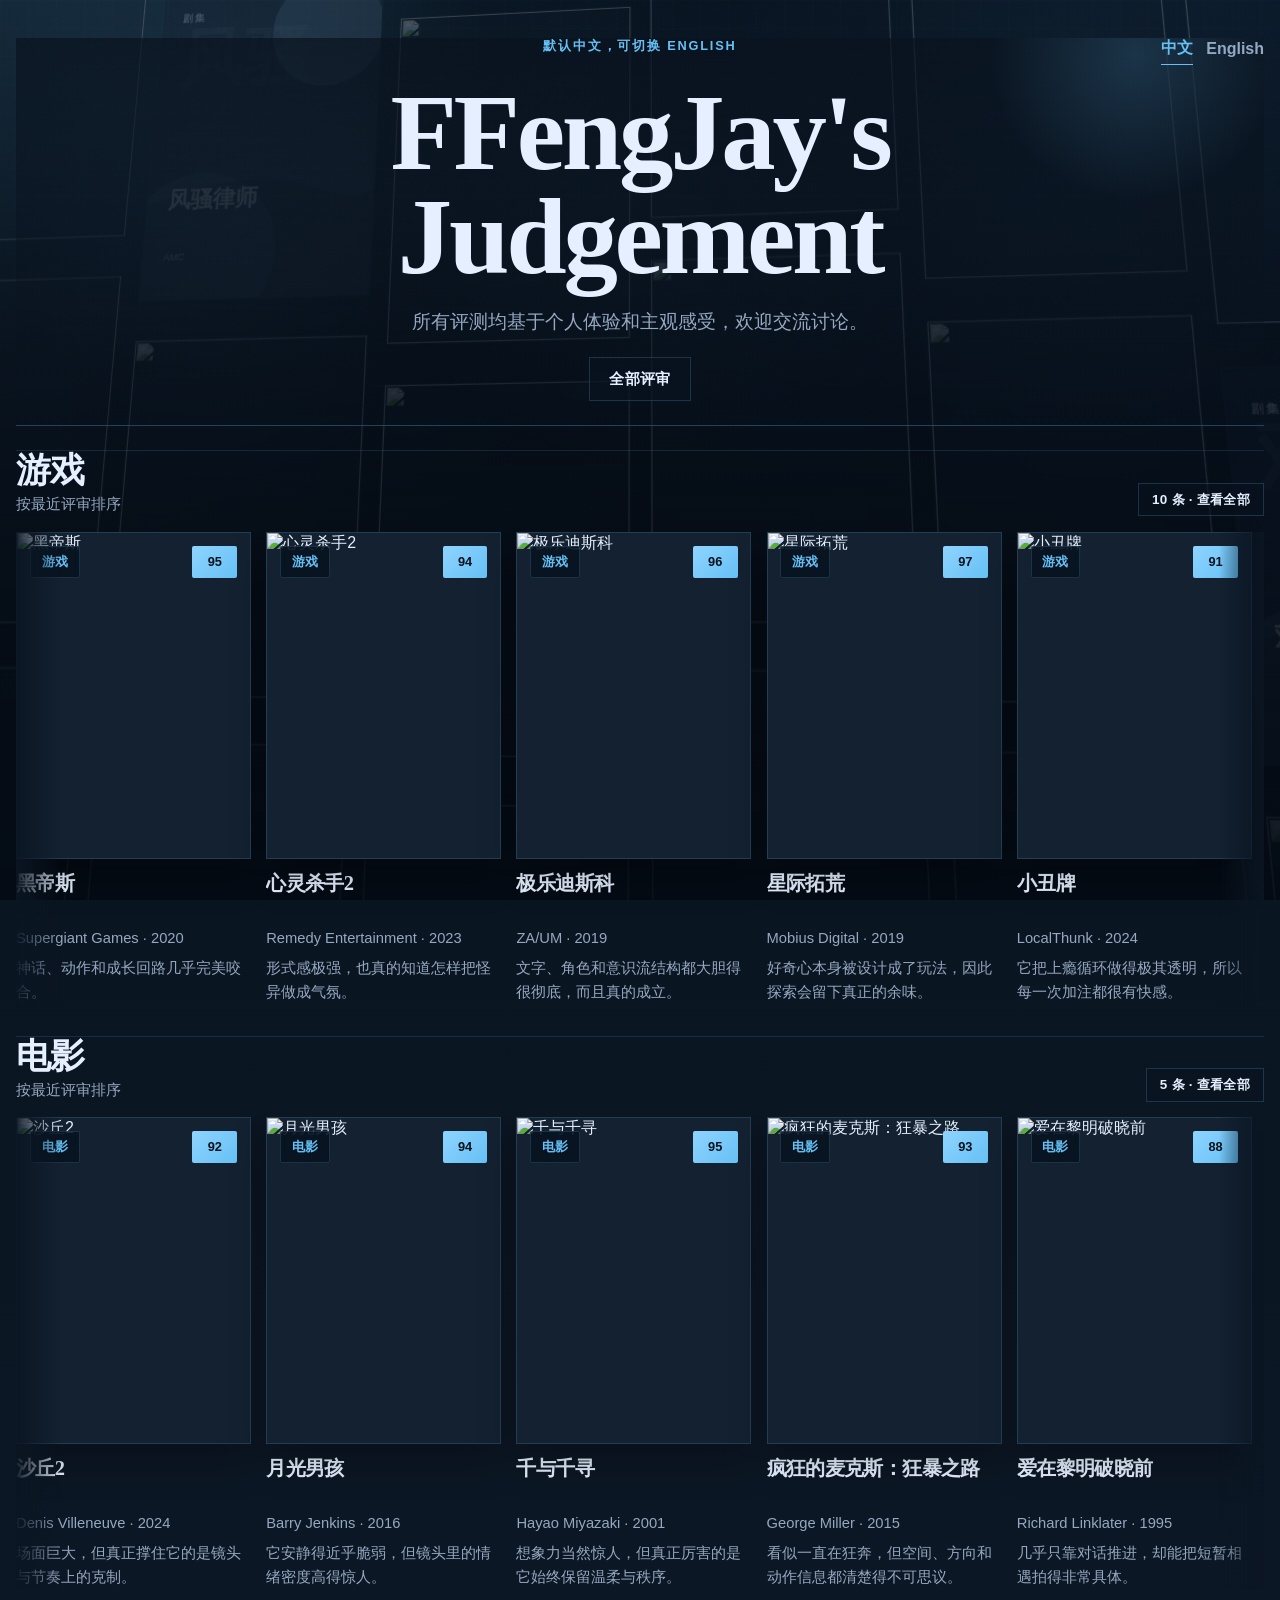
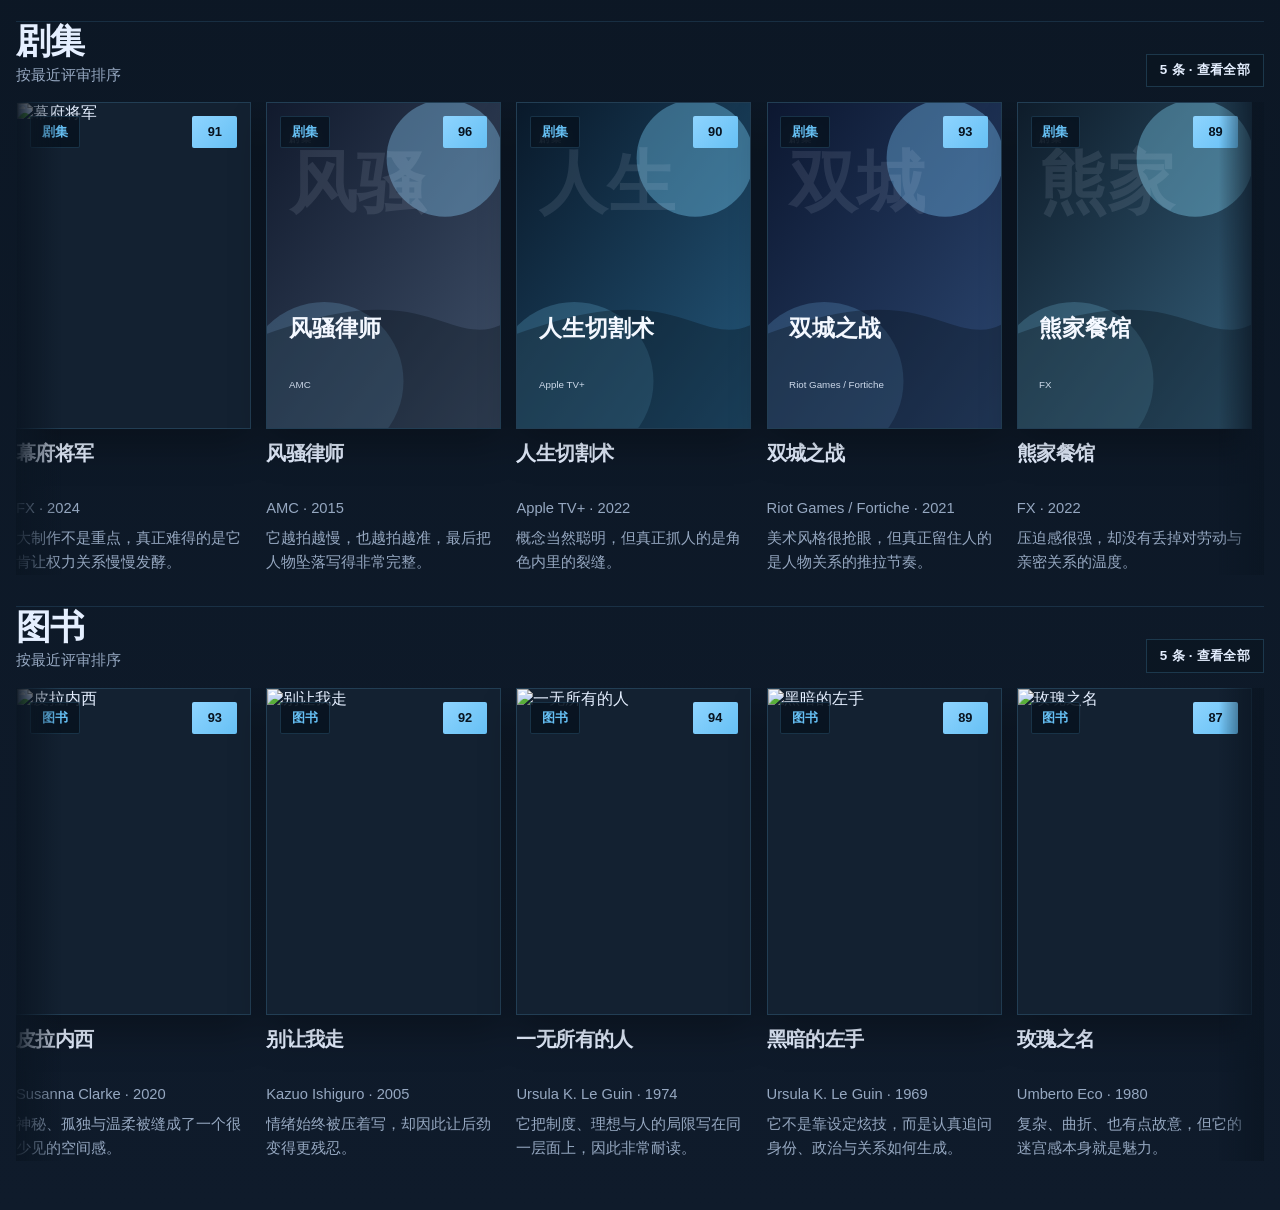
==== index.html @ c2a60fc8 "first push" ====
<!DOCTYPE html>
<html lang="zh-CN">
  <head>
    <meta charset="UTF-8" />
    <meta name="viewport" content="width=device-width, initial-scale=1.0" />
    <title>万物评审</title>
    <meta
      name="description"
      content="一个默认中文、带英文切换的深蓝色媒体评分主页，按游戏、电影、剧集、图书等分类显示横向滚动评审。"
    />
    <link rel="stylesheet" href="./styles.css" />
    <script src="./content.generated.js"></script>
    <script src="./app.js" defer></script>
  </head>
  <body>
    <div id="page-backdrop" class="page-backdrop" aria-hidden="true"></div>

    <main class="page-shell">
      <section class="hero">
        <div class="hero-top">
          <p id="site-eyebrow" class="eyebrow"></p>

          <div class="lang-switch" role="group" aria-label="Language switch">
            <button
              id="lang-zh"
              class="lang-button"
              type="button"
              data-lang="zh"
              aria-pressed="true"
            >
              中文
            </button>
            <button
              id="lang-en"
              class="lang-button"
              type="button"
              data-lang="en"
              aria-pressed="false"
            >
              English
            </button>
          </div>
        </div>

        <h1 id="site-title"></h1>
        <p id="site-description" class="hero-description"></p>
        <p id="site-note" class="hero-note"></p>
        <div class="hero-actions">
          <a id="all-reviews-link" class="nav-button" href="./reviews.html"></a>
        </div>
      </section>

      <section
        id="shelf-container"
        class="shelf-stack"
        aria-label="Judgement categories"
      ></section>
    </main>
  </body>
</html>
---- styles.css ----
:root {
  --bg-top: #07121e;
  --bg-bottom: #0f1b2b;
  --line: rgba(102, 192, 244, 0.14);
  --line-strong: rgba(102, 192, 244, 0.28);
  --text: #e5efff;
  --muted: #96a8c1;
  --accent: #66c0f4;
  --glow: rgba(102, 192, 244, 0.18);
  --shadow: 0 26px 70px rgba(1, 8, 18, 0.32);
  --max-width: 1520px;
  --card-width: 180px;
  --card-gap: 0.95rem;
}

* {
  box-sizing: border-box;
}

html {
  width: 100%;
  max-width: 100%;
  overflow-x: clip;
  scroll-behavior: smooth;
}

body {
  margin: 0;
  min-height: 100vh;
  width: 100%;
  max-width: 100%;
  overflow-x: clip;
  color: var(--text);
  font-family: "Avenir Next", "Segoe UI", sans-serif;
  background:
    radial-gradient(circle at top left, rgba(102, 192, 244, 0.22), transparent 22%),
    radial-gradient(circle at top right, rgba(31, 71, 119, 0.22), transparent 28%),
    linear-gradient(180deg, var(--bg-top) 0%, #0b1623 42%, var(--bg-bottom) 100%);
}

body::before {
  position: fixed;
  inset: 0;
  z-index: 1;
  pointer-events: none;
  content: "";
  background-image:
    linear-gradient(rgba(255, 255, 255, 0.018) 1px, transparent 1px),
    linear-gradient(90deg, rgba(255, 255, 255, 0.018) 1px, transparent 1px);
  background-size: 28px 28px;
  mask-image: linear-gradient(180deg, rgba(0, 0, 0, 0.52), transparent 92%);
}

.page-backdrop {
  position: fixed;
  inset: 0;
  z-index: 0;
  overflow: hidden;
  pointer-events: none;
}

.page-backdrop::before {
  position: absolute;
  inset: 0;
  content: "";
  background:
    radial-gradient(circle at 15% 10%, rgba(102, 192, 244, 0.16), transparent 22%),
    radial-gradient(circle at 85% 12%, rgba(102, 192, 244, 0.09), transparent 28%),
    linear-gradient(180deg, rgba(5, 10, 18, 0.15), rgba(5, 10, 18, 0.72));
}

.page-backdrop::after {
  position: absolute;
  inset: 0;
  content: "";
  background:
    linear-gradient(180deg, rgba(4, 11, 20, 0.25), rgba(4, 11, 20, 0.84)),
    radial-gradient(circle at 50% 22%, rgba(102, 192, 244, 0.08), transparent 28%);
}

.backdrop-grid {
  position: absolute;
  inset: -10vh -8vw;
  display: grid;
  grid-template-columns: repeat(6, minmax(0, 1fr));
  gap: 1.1rem;
  padding: 2rem;
  opacity: 0.34;
  transform: perspective(1800px) rotateX(18deg) rotateY(-9deg) scale(1.08);
  transform-origin: center 12%;
  filter: saturate(0.9);
}

.backdrop-tile {
  margin: 0;
  aspect-ratio: 3 / 4.18;
  overflow: hidden;
  border: 1px solid rgba(102, 192, 244, 0.1);
  background: rgba(15, 28, 44, 0.45);
  box-shadow: 0 20px 50px rgba(0, 0, 0, 0.25);
}

.backdrop-tile img {
  display: block;
  width: 100%;
  height: 100%;
  object-fit: cover;
}

.backdrop-variant-1,
.backdrop-variant-4 {
  transform: translateY(-2.6rem);
}

.backdrop-variant-2,
.backdrop-variant-5 {
  transform: translateY(1.2rem);
}

.backdrop-variant-3,
.backdrop-variant-6 {
  transform: translateY(4rem);
}

.page-shell {
  width: min(calc(100% - 2rem), var(--max-width));
  max-width: 100%;
  margin: 0 auto;
  position: relative;
  z-index: 2;
  overflow-x: clip;
  padding: clamp(1.25rem, 3vw, 2.4rem) 0 2.5rem;
}

.hero {
  position: relative;
  overflow: hidden;
  margin-bottom: 1.5rem;
  padding: 0 0 1.5rem;
  border-bottom: 1px solid var(--line-strong);
  text-align: center;
  background: linear-gradient(180deg, rgba(10, 19, 31, 0.72), rgba(10, 19, 31, 0.18));
}

.hero::after {
  position: absolute;
  top: -8rem;
  right: -1rem;
  width: 18rem;
  height: 18rem;
  border-radius: 50%;
  pointer-events: none;
  content: "";
  background: radial-gradient(circle, var(--glow) 0%, transparent 72%);
}

.hero-top {
  position: relative;
  display: flex;
  align-items: start;
  justify-content: flex-end;
  gap: 1rem;
  min-height: 1.5rem;
}

.eyebrow {
  margin: 0;
  position: absolute;
  left: 50%;
  transform: translateX(-50%);
  color: var(--accent);
  font-size: 0.8rem;
  font-weight: 700;
  letter-spacing: 0.14em;
  text-transform: uppercase;
}

h1,
h2,
h3 {
  margin: 0;
  font-family: "Iowan Old Style", "Palatino Linotype", "Book Antiqua", serif;
  line-height: 0.96;
  letter-spacing: -0.03em;
}

h1 {
  max-width: 10ch;
  margin: 1rem auto 0;
  font-size: clamp(3.5rem, 10vw, 6.8rem);
}

.hero-description,
.hero-note,
.shelf-subtitle,
.card-meta,
.card-verdict {
  color: var(--muted);
  line-height: 1.65;
}

.hero-description {
  max-width: 48rem;
  margin: 1.1rem auto 0;
  font-size: clamp(1.02rem, 2vw, 1.16rem);
}

.hero-note {
  max-width: 52rem;
  margin: 0.8rem auto 0;
  font-size: 0.95rem;
}

.lang-switch {
  display: inline-flex;
  gap: 0.8rem;
}

.page-utility {
  display: flex;
  align-items: center;
  justify-content: space-between;
  gap: 1rem;
  margin-bottom: 1.1rem;
}

.page-utility-group {
  display: flex;
  flex-wrap: wrap;
  gap: 0.8rem;
  align-items: center;
}

.page-shell--review .page-utility,
.page-shell--review .page-utility-group {
  justify-content: center;
}

.lang-button {
  min-height: auto;
  padding: 0 0 0.28rem;
  border: 0;
  border-bottom: 1px solid transparent;
  color: var(--muted);
  background: transparent;
  font: inherit;
  font-weight: 700;
  cursor: pointer;
  transition: background 160ms ease, color 160ms ease, transform 160ms ease;
}

.lang-button:hover,
.lang-button:focus-visible {
  color: var(--text);
  transform: none;
}

.lang-button.is-active {
  color: var(--accent);
  border-bottom-color: var(--accent);
}

.hero-actions {
  display: flex;
  justify-content: center;
  gap: 0.8rem;
  margin-top: 1.2rem;
}

.nav-button {
  display: inline-flex;
  align-items: center;
  justify-content: center;
  min-height: 2.7rem;
  padding: 0.72rem 1.2rem;
  border: 1px solid rgba(102, 192, 244, 0.2);
  color: var(--text);
  background: rgba(9, 19, 31, 0.62);
  text-decoration: none;
  font-size: 0.94rem;
  font-weight: 700;
  letter-spacing: 0.02em;
  transition: border-color 160ms ease, background 160ms ease, color 160ms ease;
}

.nav-button:hover,
.nav-button:focus-visible {
  border-color: rgba(102, 192, 244, 0.44);
  color: #f4f8ff;
  background: rgba(13, 28, 43, 0.9);
}

.shelf-stack {
  display: grid;
  min-width: 0;
  gap: 1.35rem;
}

.shelf {
  min-width: 0;
  padding: 0.2rem 0 0.25rem;
  border-top: 1px solid var(--line);
}

.shelf-header {
  display: flex;
  align-items: end;
  justify-content: space-between;
  gap: 1rem;
  margin-bottom: 0.95rem;
}

.shelf-meta {
  display: flex;
  flex-wrap: wrap;
  align-items: center;
  justify-content: flex-end;
  gap: 0.75rem;
}

.shelf-title {
  font-size: clamp(1.7rem, 3vw, 2.2rem);
}

.shelf-subtitle {
  margin: 0.25rem 0 0;
  font-size: 0.92rem;
}

.shelf-count {
  color: var(--accent);
  font-size: 0.92rem;
  font-weight: 700;
}

.shelf-link {
  display: inline-flex;
  align-items: center;
  min-height: 2.1rem;
  padding: 0.42rem 0.82rem;
  border: 1px solid rgba(102, 192, 244, 0.2);
  color: var(--text);
  background: rgba(9, 19, 31, 0.48);
  text-decoration: none;
  font-size: 0.84rem;
  font-weight: 700;
  letter-spacing: 0.02em;
  transition: border-color 160ms ease, background 160ms ease, color 160ms ease;
}

.shelf-link:hover,
.shelf-link:focus-visible {
  border-color: rgba(102, 192, 244, 0.42);
  color: #f4f8ff;
  background: rgba(13, 28, 43, 0.9);
}

.shelf-window {
  position: relative;
  width: 100%;
  max-width: 100%;
  min-width: 0;
  overflow: hidden;
  contain: layout paint;
}

.shelf-window::before,
.shelf-window::after {
  position: absolute;
  top: 0;
  bottom: 0.35rem;
  z-index: 2;
  width: 2.8rem;
  pointer-events: none;
  content: "";
}

.shelf-window::before {
  left: 0;
  background: linear-gradient(90deg, rgba(11, 22, 35, 0.95), rgba(11, 22, 35, 0));
}

.shelf-window::after {
  right: 0;
  background: linear-gradient(270deg, rgba(11, 22, 35, 0.95), rgba(11, 22, 35, 0));
}

.shelf-scroller {
  display: block;
  width: max-content;
  min-width: 100%;
  max-width: none;
  padding-bottom: 0.35rem;
  transform: translate3d(0, 0, 0);
  will-change: transform;
}

.shelf-group {
  display: flex;
  flex: 0 0 auto;
  min-width: max-content;
  gap: var(--card-gap);
  padding-right: var(--card-gap);
}

.card-link {
  display: block;
  height: 100%;
  color: inherit;
  text-decoration: none;
  scroll-snap-align: start;
}

.shelf-group > .card-link {
  flex: 0 0 var(--card-width);
  width: var(--card-width);
}

.review-grid > .card-link {
  min-width: 0;
}

.card {
  display: grid;
  grid-template-rows: auto 1fr;
  gap: 0.8rem;
  height: 100%;
}

.card-link .card-poster,
.card-link .card-copy h3,
.card-link .card-meta,
.card-link .card-verdict {
  transition: transform 160ms ease, border-color 160ms ease, color 160ms ease;
}

.card-link:hover .card-poster,
.card-link:focus-visible .card-poster {
  transform: translateY(-2px);
  border-color: rgba(102, 192, 244, 0.42);
}

.card-link:hover .card-copy h3,
.card-link:focus-visible .card-copy h3 {
  color: #f5f9ff;
}

.card-poster {
  position: relative;
  margin: 0;
  aspect-ratio: 3 / 4.18;
  overflow: hidden;
  border: 1px solid rgba(102, 192, 244, 0.18);
  border-radius: 0;
  background: #132131;
  box-shadow: 0 18px 34px rgba(0, 0, 0, 0.28);
}

.card-poster img {
  display: block;
  width: 100%;
  height: 100%;
  object-fit: cover;
}

.card-badge,
.card-score {
  position: absolute;
  top: 0.8rem;
  z-index: 1;
  display: inline-flex;
  align-items: center;
  justify-content: center;
  min-height: 2rem;
  padding: 0.42rem 0.68rem;
  border-radius: 2px;
  font-size: 0.8rem;
  font-weight: 800;
  backdrop-filter: blur(12px);
}

.card-badge {
  left: 0.8rem;
  color: var(--accent);
  background: rgba(7, 18, 30, 0.82);
  border: 1px solid rgba(102, 192, 244, 0.18);
}

.card-score {
  right: 0.8rem;
  min-width: 2.8rem;
  color: #08131f;
  background: linear-gradient(135deg, #8ed4ff, #66c0f4);
}

.card-copy {
  display: grid;
  grid-template-rows: minmax(3rem, auto) minmax(1.55rem, auto) minmax(3rem, auto);
  align-content: start;
  gap: 0.35rem;
}

.card-copy h3 {
  font-size: 1.28rem;
  line-height: 1.16;
  display: -webkit-box;
  overflow: hidden;
  -webkit-box-orient: vertical;
  -webkit-line-clamp: 2;
}

.card-meta,
.card-verdict {
  margin: 0;
  font-size: 0.92rem;
}

.card-meta {
  display: -webkit-box;
  overflow: hidden;
  -webkit-box-orient: vertical;
  -webkit-line-clamp: 1;
}

.card-verdict {
  display: -webkit-box;
  overflow: hidden;
  -webkit-box-orient: vertical;
  -webkit-line-clamp: 2;
}

.reviews-page {
  display: grid;
  gap: 1.5rem;
}

.archive-toolbar {
  display: grid;
  gap: 0.95rem;
  padding-top: 0.15rem;
}

.archive-filter-row {
  display: flex;
  flex-wrap: wrap;
  align-items: center;
  gap: 0.75rem 1rem;
}

.archive-label {
  margin: 0;
  color: var(--accent);
  font-size: 0.76rem;
  font-weight: 800;
  letter-spacing: 0.12em;
  text-transform: uppercase;
}

.filter-chip-list {
  display: flex;
  flex-wrap: wrap;
  gap: 0.6rem;
}

.filter-chip {
  display: inline-flex;
  align-items: center;
  min-height: 2.3rem;
  padding: 0.5rem 0.92rem;
  border: 1px solid rgba(102, 192, 244, 0.18);
  color: var(--muted);
  background: rgba(9, 19, 31, 0.46);
  text-decoration: none;
  font-size: 0.88rem;
  font-weight: 700;
  transition: border-color 160ms ease, background 160ms ease, color 160ms ease;
}

.filter-chip:hover,
.filter-chip:focus-visible {
  border-color: rgba(102, 192, 244, 0.36);
  color: var(--text);
  background: rgba(13, 28, 43, 0.86);
}

.filter-chip.is-active {
  border-color: rgba(102, 192, 244, 0.44);
  color: #f4f8ff;
  background: rgba(15, 35, 54, 0.92);
}

.archive-summary {
  margin: 0;
  color: var(--muted);
  font-size: 0.96rem;
  line-height: 1.7;
}

.review-section {
  padding-top: 0.2rem;
  border-top: 1px solid var(--line);
}

.review-section--archive {
  padding-top: 1rem;
}

.review-grid {
  display: grid;
  grid-template-columns: repeat(auto-fill, minmax(215px, 1fr));
  gap: 1.2rem;
}

.review-page {
  display: grid;
  gap: 1.6rem;
}

.page-shell--review .review-page {
  width: min(100%, 74rem);
  margin: 0 auto;
  justify-items: center;
}

.review-header {
  display: grid;
  grid-template-columns: minmax(240px, 320px) minmax(0, 1fr);
  gap: 1.5rem;
  align-items: start;
  padding-top: 0.4rem;
}

.page-shell--review .review-header {
  width: min(100%, 68rem);
  grid-template-columns: minmax(260px, 320px) minmax(0, 42rem);
  justify-content: center;
}

.review-cover {
  position: relative;
  overflow: hidden;
  border: 1px solid rgba(102, 192, 244, 0.24);
  background: rgba(8, 18, 30, 0.72);
  box-shadow: var(--shadow);
}

.review-cover img {
  display: block;
  width: 100%;
  aspect-ratio: 3 / 4.18;
  object-fit: cover;
}

.review-copy {
  display: grid;
  gap: 1rem;
}

.page-shell--review .review-copy {
  width: 100%;
}

.review-kicker {
  margin: 0;
  color: var(--accent);
  font-size: 0.86rem;
  font-weight: 800;
  letter-spacing: 0.14em;
  text-transform: uppercase;
}

.review-title {
  margin: 0;
  font-size: clamp(2.6rem, 6vw, 4.7rem);
  line-height: 0.96;
}

.review-dek {
  max-width: 52rem;
  margin: 0;
  color: var(--muted);
  font-size: 1.02rem;
  line-height: 1.8;
}

.page-shell--review .review-dek {
  max-width: 42rem;
}

.review-score-row {
  display: flex;
  flex-wrap: wrap;
  align-items: center;
  gap: 0.9rem;
}

.review-score {
  display: inline-flex;
  align-items: center;
  justify-content: center;
  min-width: 4.6rem;
  min-height: 4.6rem;
  padding: 0.6rem;
  color: #08131f;
  background: linear-gradient(135deg, #9cdbff, #66c0f4);
  font-size: 1.7rem;
  font-weight: 900;
}

.review-score-label {
  color: var(--muted);
  font-size: 0.96rem;
}

.review-meta-grid {
  display: grid;
  grid-template-columns: repeat(2, minmax(0, 1fr));
  gap: 0.85rem 1rem;
  padding-top: 0.3rem;
}

.review-meta-item {
  padding-top: 0.75rem;
  border-top: 1px solid var(--line);
}

.review-meta-label {
  margin: 0 0 0.25rem;
  color: var(--accent);
  font-size: 0.76rem;
  font-weight: 800;
  letter-spacing: 0.12em;
  text-transform: uppercase;
}

.review-meta-value {
  margin: 0;
  color: var(--text);
  line-height: 1.65;
}

.review-body {
  max-width: 58rem;
  display: grid;
  gap: 1rem;
}

.page-shell--review .review-body {
  width: min(100%, 46rem);
  margin: 0 auto;
}

.review-body h2,
.review-body h3,
.review-body h4 {
  margin: 0.4rem 0 0;
  line-height: 1.08;
}

.review-body h2 {
  font-size: clamp(1.6rem, 3vw, 2.2rem);
}

.review-body h3 {
  font-size: clamp(1.2rem, 2.2vw, 1.55rem);
}

.review-body p {
  margin: 0;
  color: var(--muted);
  font-size: 1rem;
  line-height: 1.85;
}

.review-body a {
  color: var(--accent);
}

.review-body a:hover,
.review-body a:focus-visible {
  color: #9cdbff;
}

.review-body strong {
  color: var(--text);
}

.review-body code,
.review-body pre {
  font-family: "SFMono-Regular", "Menlo", "Consolas", monospace;
}

.review-body code {
  padding: 0.12rem 0.35rem;
  color: #d7ebff;
  background: rgba(9, 19, 31, 0.76);
}

.review-body pre {
  margin: 0;
  overflow-x: auto;
  padding: 1rem 1.1rem;
  color: #d7ebff;
  background: rgba(9, 19, 31, 0.76);
  border: 1px solid rgba(102, 192, 244, 0.14);
}

.review-body pre code {
  padding: 0;
  background: transparent;
}

.review-body ul,
.review-body ol {
  margin: 0;
  padding-left: 1.4rem;
  color: var(--muted);
  line-height: 1.85;
}

.review-body blockquote {
  margin: 0;
  padding: 0.85rem 1rem;
  border-left: 2px solid rgba(102, 192, 244, 0.34);
  background: rgba(9, 19, 31, 0.4);
}

.review-figure {
  margin: 0;
  display: grid;
  gap: 0.7rem;
}

.review-figure img {
  display: block;
  width: 100%;
  border: 1px solid rgba(102, 192, 244, 0.18);
  background: rgba(8, 18, 30, 0.72);
}

.review-figure figcaption {
  color: var(--muted);
  font-size: 0.92rem;
  line-height: 1.7;
}

.page-empty {
  color: var(--muted);
  font-size: 1rem;
}

@keyframes shelf-drift {
  from {
    transform: translate3d(0, 0, 0);
  }

  to {
    transform: translate3d(calc(-1 * var(--drift-distance, 0px)), 0, 0);
  }
}

@media (max-width: 860px) {
  .backdrop-grid {
    grid-template-columns: repeat(4, minmax(0, 1fr));
    inset: -8vh -10vw;
    transform: perspective(1400px) rotateX(16deg) rotateY(-8deg) scale(1.08);
  }

  .page-utility {
    flex-direction: column;
    align-items: start;
  }

  .shelf-header {
    flex-direction: column;
    align-items: start;
  }

  .shelf-meta {
    justify-content: start;
  }

  .review-header {
    grid-template-columns: 1fr;
  }

  .page-shell--review .page-utility {
    align-items: center;
  }

  .page-shell--review .review-header {
    width: min(100%, 42rem);
    justify-items: center;
    text-align: center;
  }

  .page-shell--review .review-copy {
    justify-items: center;
  }

  .page-shell--review .review-score-row {
    justify-content: center;
  }

  .page-shell--review .review-meta-grid {
    width: min(100%, 32rem);
  }
}

@media (max-width: 720px) {
  .page-shell {
    width: min(calc(100% - 1rem), var(--max-width));
    padding-top: 0.8rem;
  }

  .backdrop-grid {
    grid-template-columns: repeat(3, minmax(0, 1fr));
    gap: 0.85rem;
    inset: -8vh -16vw;
    opacity: 0.26;
  }

  .hero-top {
    min-height: 0;
    justify-content: space-between;
    align-items: center;
  }

  .eyebrow {
    position: static;
    transform: none;
  }

  h1 {
    max-width: 100%;
  }

  .card {
    gap: 0.7rem;
  }

  .archive-filter-row {
    flex-direction: column;
    align-items: start;
    gap: 0.55rem;
  }

  .review-meta-grid {
    grid-template-columns: 1fr;
  }

  .review-grid {
    grid-template-columns: repeat(2, minmax(0, 1fr));
    gap: 0.95rem;
  }
}

@media (max-width: 520px) {
  .review-grid {
    grid-template-columns: 1fr;
  }
}
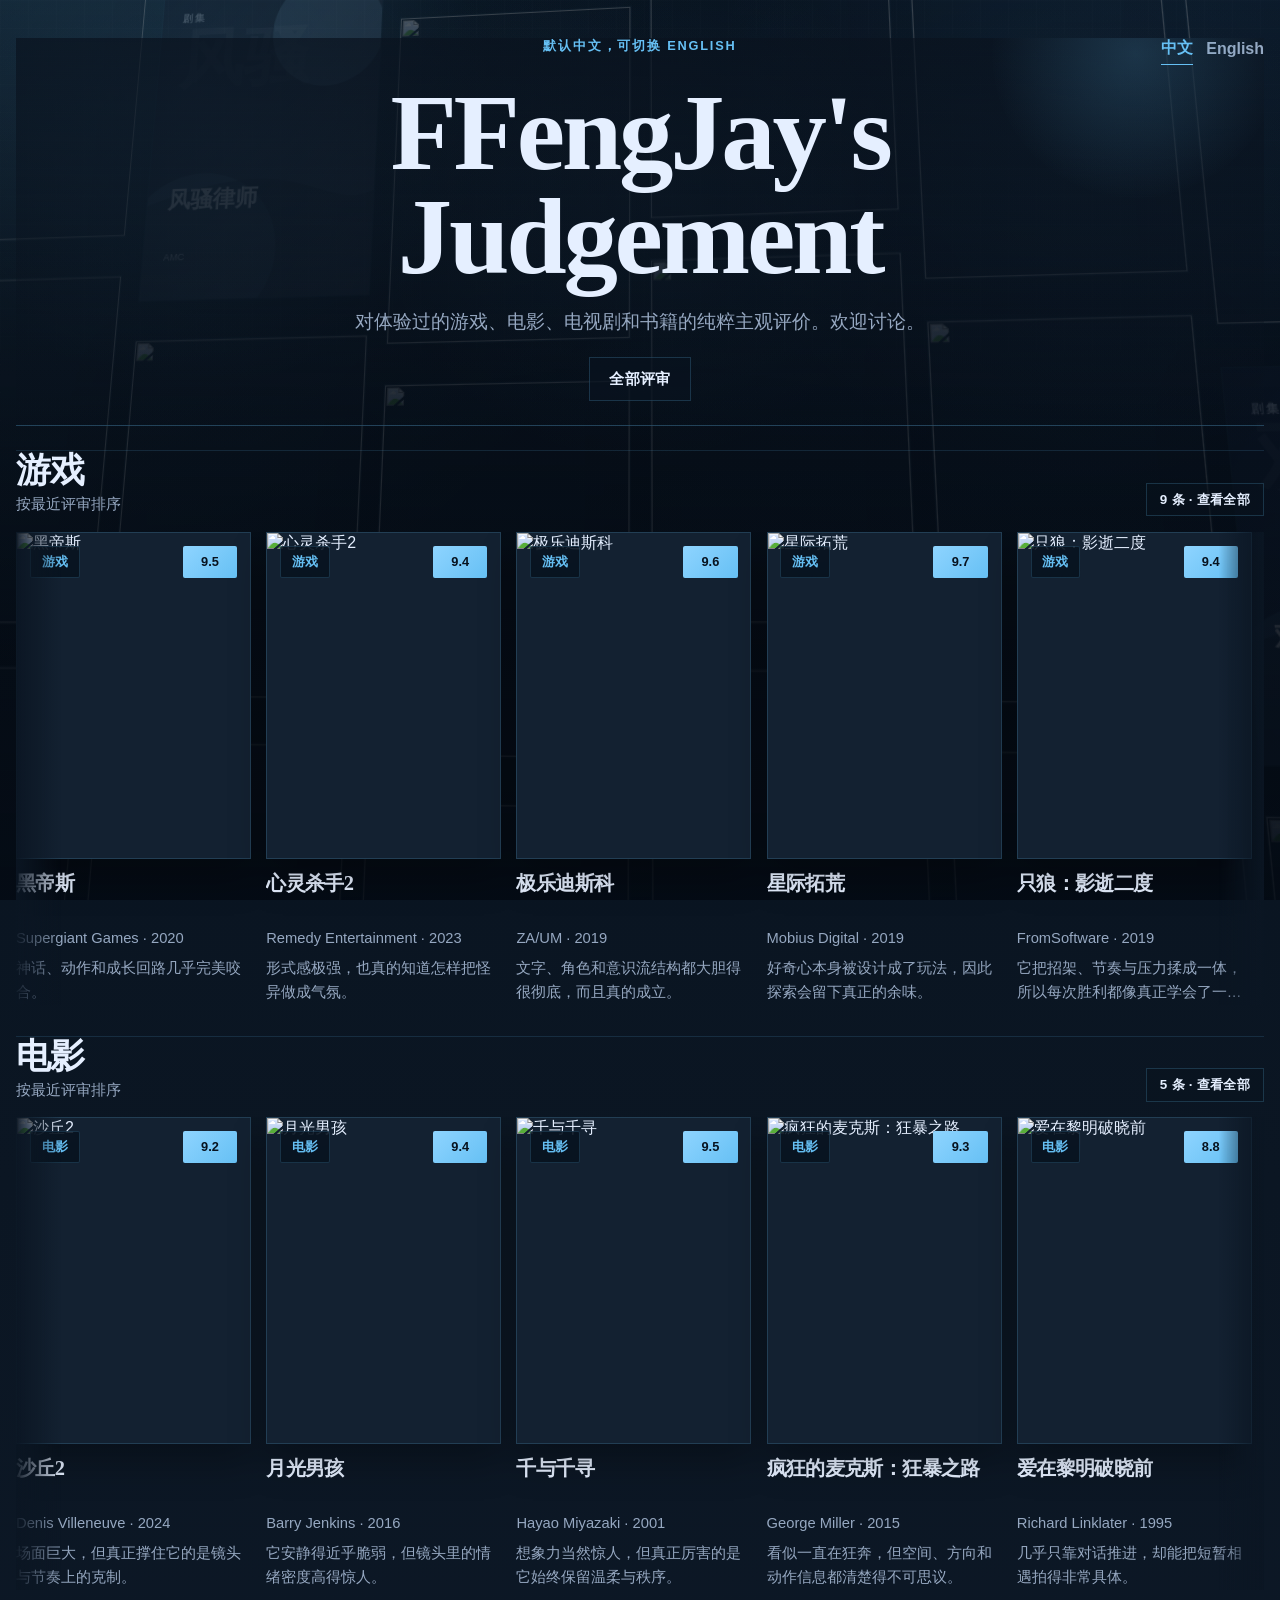
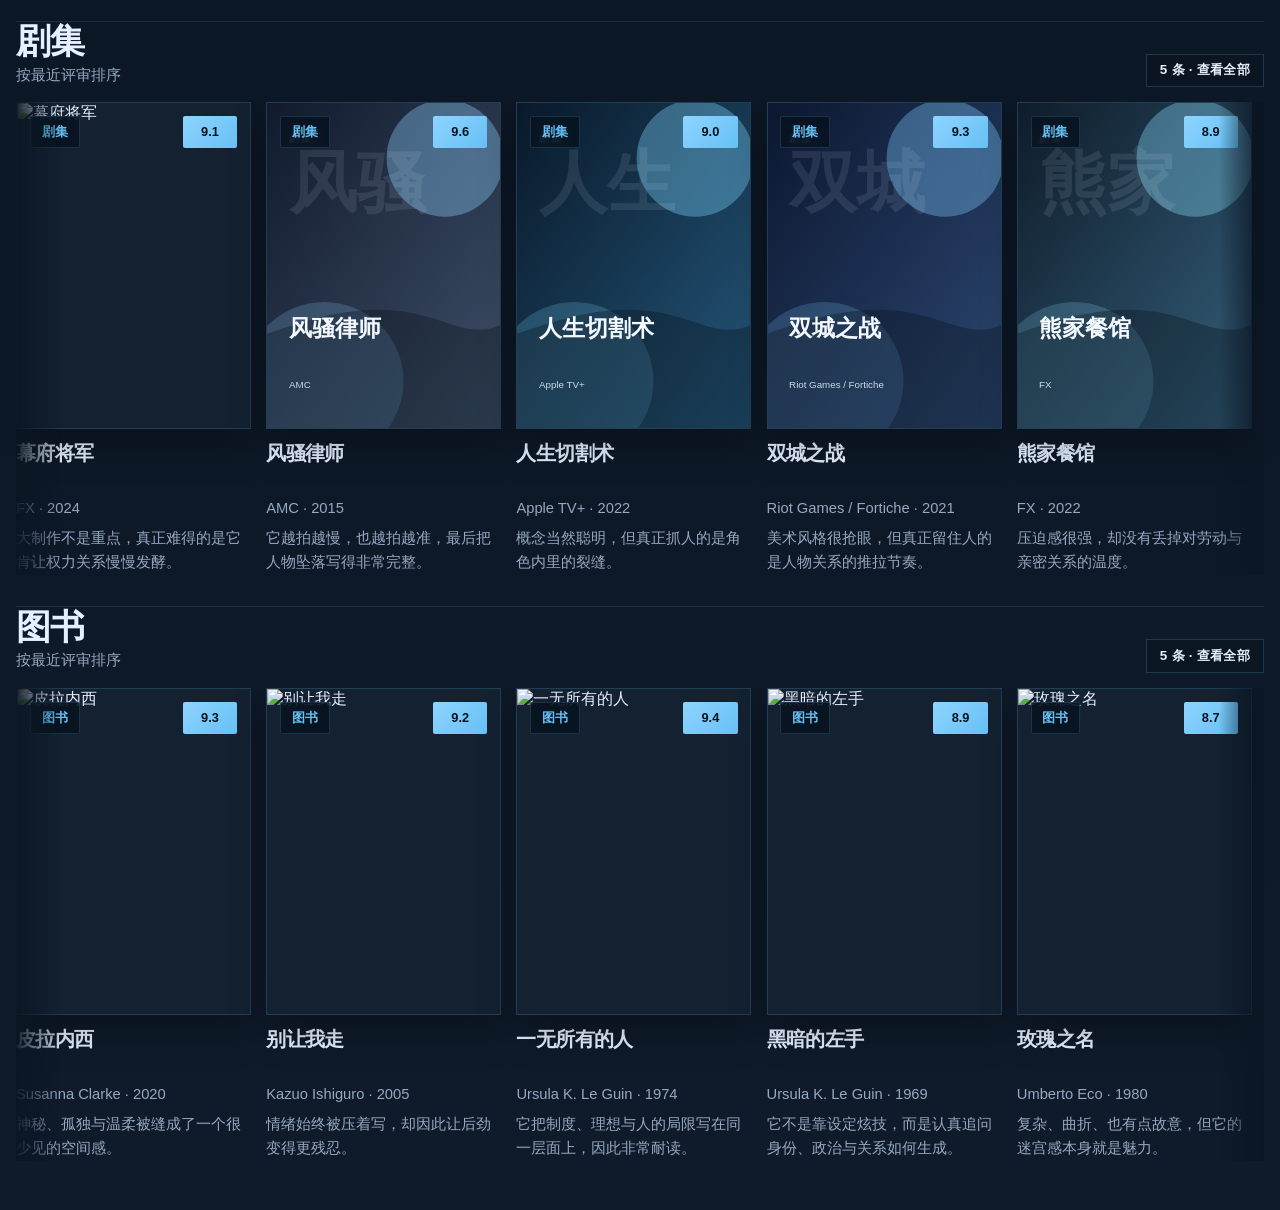
==== commit a8fe49ef: "[update] change score to 0~10, and add the tab icon" ====
--- a/index.html
+++ b/index.html
@@ -8,6 +8,8 @@
       name="description"
       content="一个默认中文、带英文切换的深蓝色媒体评分主页，按游戏、电影、剧集、图书等分类显示横向滚动评审。"
     />
+    <meta name="theme-color" content="#07121e" />
+    <link rel="icon" type="image/svg+xml" href="./favicon.svg" />
     <link rel="stylesheet" href="./styles.css" />
     <script src="./content.generated.js"></script>
     <script src="./app.js" defer></script>
--- a/styles.css
+++ b/styles.css
@@ -488,9 +488,10 @@
 
 .card-score {
   right: 0.8rem;
-  min-width: 2.8rem;
+  min-width: 3.4rem;
   color: #08131f;
   background: linear-gradient(135deg, #8ed4ff, #66c0f4);
+  font-variant-numeric: tabular-nums;
 }
 
 .card-copy {
@@ -654,6 +655,7 @@
 .review-copy {
   display: grid;
   gap: 1rem;
+  min-width: 0;
 }
 
 .page-shell--review .review-copy {
@@ -673,6 +675,7 @@
   margin: 0;
   font-size: clamp(2.6rem, 6vw, 4.7rem);
   line-height: 0.96;
+  overflow-wrap: anywhere;
 }
 
 .review-dek {
@@ -681,6 +684,7 @@
   color: var(--muted);
   font-size: 1.02rem;
   line-height: 1.8;
+  overflow-wrap: anywhere;
 }
 
 .page-shell--review .review-dek {
@@ -705,11 +709,20 @@
   background: linear-gradient(135deg, #9cdbff, #66c0f4);
   font-size: 1.7rem;
   font-weight: 900;
+  font-variant-numeric: tabular-nums;
 }
 
 .review-score-label {
   color: var(--muted);
   font-size: 0.96rem;
+  display: flex;
+  flex-wrap: wrap;
+  align-items: center;
+  gap: 0.35rem;
+}
+
+.review-score-label-compact {
+  display: none;
 }
 
 .review-meta-grid {
@@ -737,6 +750,7 @@
   margin: 0;
   color: var(--text);
   line-height: 1.65;
+  overflow-wrap: anywhere;
 }
 
 .review-body {
@@ -770,6 +784,7 @@
   color: var(--muted);
   font-size: 1rem;
   line-height: 1.85;
+  overflow-wrap: anywhere;
 }
 
 .review-body a {
@@ -842,6 +857,7 @@
   color: var(--muted);
   font-size: 0.92rem;
   line-height: 1.7;
+  overflow-wrap: anywhere;
 }
 
 .page-empty {
@@ -880,30 +896,8 @@
     justify-content: start;
   }
 
-  .review-header {
-    grid-template-columns: 1fr;
-  }
-
   .page-shell--review .page-utility {
     align-items: center;
-  }
-
-  .page-shell--review .review-header {
-    width: min(100%, 42rem);
-    justify-items: center;
-    text-align: center;
-  }
-
-  .page-shell--review .review-copy {
-    justify-items: center;
-  }
-
-  .page-shell--review .review-score-row {
-    justify-content: center;
-  }
-
-  .page-shell--review .review-meta-grid {
-    width: min(100%, 32rem);
   }
 }
 
@@ -953,10 +947,182 @@
     grid-template-columns: repeat(2, minmax(0, 1fr));
     gap: 0.95rem;
   }
+
+  .page-shell--review .page-utility {
+    gap: 0.8rem;
+  }
+
+  .page-shell--review .page-utility-group {
+    width: 100%;
+  }
+
+  .page-shell--review .page-utility-group .nav-button {
+    flex: 1 1 0;
+    min-width: 0;
+  }
+
+  .page-shell--review .lang-switch {
+    justify-content: center;
+    width: 100%;
+  }
+
+  .page-shell--review .review-page {
+    width: 100%;
+    gap: 1.25rem;
+  }
+
+  .page-shell--review .review-header {
+    grid-template-columns: 1fr;
+    width: 100%;
+    gap: 1.1rem;
+    justify-items: stretch;
+    text-align: left;
+  }
+
+  .page-shell--review .review-cover {
+    width: min(100%, 24rem);
+    margin: 0 auto;
+  }
+
+  .page-shell--review .review-copy {
+    width: 100%;
+    justify-items: start;
+    gap: 0.9rem;
+  }
+
+  .page-shell--review .review-title,
+  .page-shell--review .review-kicker,
+  .page-shell--review .review-dek {
+    width: 100%;
+    text-align: left;
+  }
+
+  .page-shell--review .review-title {
+    font-size: clamp(2rem, 10vw, 3rem);
+    line-height: 1;
+  }
+
+  .page-shell--review .review-dek {
+    font-size: 0.98rem;
+    line-height: 1.7;
+  }
+
+  .page-shell--review .review-score-row {
+    width: 100%;
+    flex-direction: column;
+    align-items: flex-start;
+    justify-content: flex-start;
+    gap: 0.8rem;
+  }
+
+  .page-shell--review .review-score {
+    min-width: 3.8rem;
+    min-height: 3.8rem;
+    font-size: 1.4rem;
+  }
+
+  .page-shell--review .review-score-label {
+    font-size: 0.92rem;
+  }
+
+  .page-shell--review .review-meta-grid {
+    width: 100%;
+    grid-template-columns: 1fr;
+    gap: 0.7rem;
+  }
+
+  .page-shell--review .review-meta-item:first-child {
+    grid-column: auto;
+  }
+
+  .page-shell--review .review-meta-label {
+    font-size: 0.7rem;
+    letter-spacing: 0.08em;
+  }
+
+  .page-shell--review .review-meta-value {
+    font-size: 0.94rem;
+    line-height: 1.55;
+  }
+
+  .page-shell--review .review-body {
+    width: 100%;
+  }
+
+  .page-shell--review .review-body h2 {
+    font-size: clamp(1.4rem, 7vw, 1.9rem);
+  }
+
+  .page-shell--review .review-body h3 {
+    font-size: clamp(1.1rem, 5vw, 1.35rem);
+  }
+
+  .page-shell--review .review-body p,
+  .page-shell--review .review-body ul,
+  .page-shell--review .review-body ol,
+  .page-shell--review .review-figure figcaption {
+    font-size: 0.96rem;
+    line-height: 1.75;
+  }
+
+  .page-shell--review .review-body pre {
+    padding: 0.85rem 0.9rem;
+  }
+
+  .page-shell--review .review-score-label-detail,
+  .page-shell--review .review-score-label-separator {
+    display: none;
+  }
+
+  .page-shell--review .review-score-label-compact {
+    display: inline;
+  }
 }
 
 @media (max-width: 520px) {
   .review-grid {
     grid-template-columns: 1fr;
   }
-}
+
+  .page-shell--review .page-utility-group {
+    gap: 0.6rem;
+  }
+
+  .page-shell--review .page-utility-group .nav-button {
+    min-height: 2.5rem;
+    padding: 0.68rem 0.85rem;
+    font-size: 0.88rem;
+  }
+
+  .page-shell--review .lang-switch {
+    gap: 0.6rem;
+  }
+
+  .page-shell--review .review-header {
+    gap: 0.95rem;
+  }
+
+  .page-shell--review .review-cover {
+    width: min(100%, 21rem);
+  }
+
+  .page-shell--review .review-title {
+    font-size: clamp(1.72rem, 10vw, 2.35rem);
+  }
+
+  .page-shell--review .review-meta-item {
+    padding-top: 0.62rem;
+  }
+
+  .page-shell--review .review-meta-label {
+    font-size: 0.68rem;
+  }
+
+  .page-shell--review .review-meta-value {
+    font-size: 0.92rem;
+  }
+
+  .page-shell--review .review-body {
+    gap: 0.9rem;
+  }
+}
